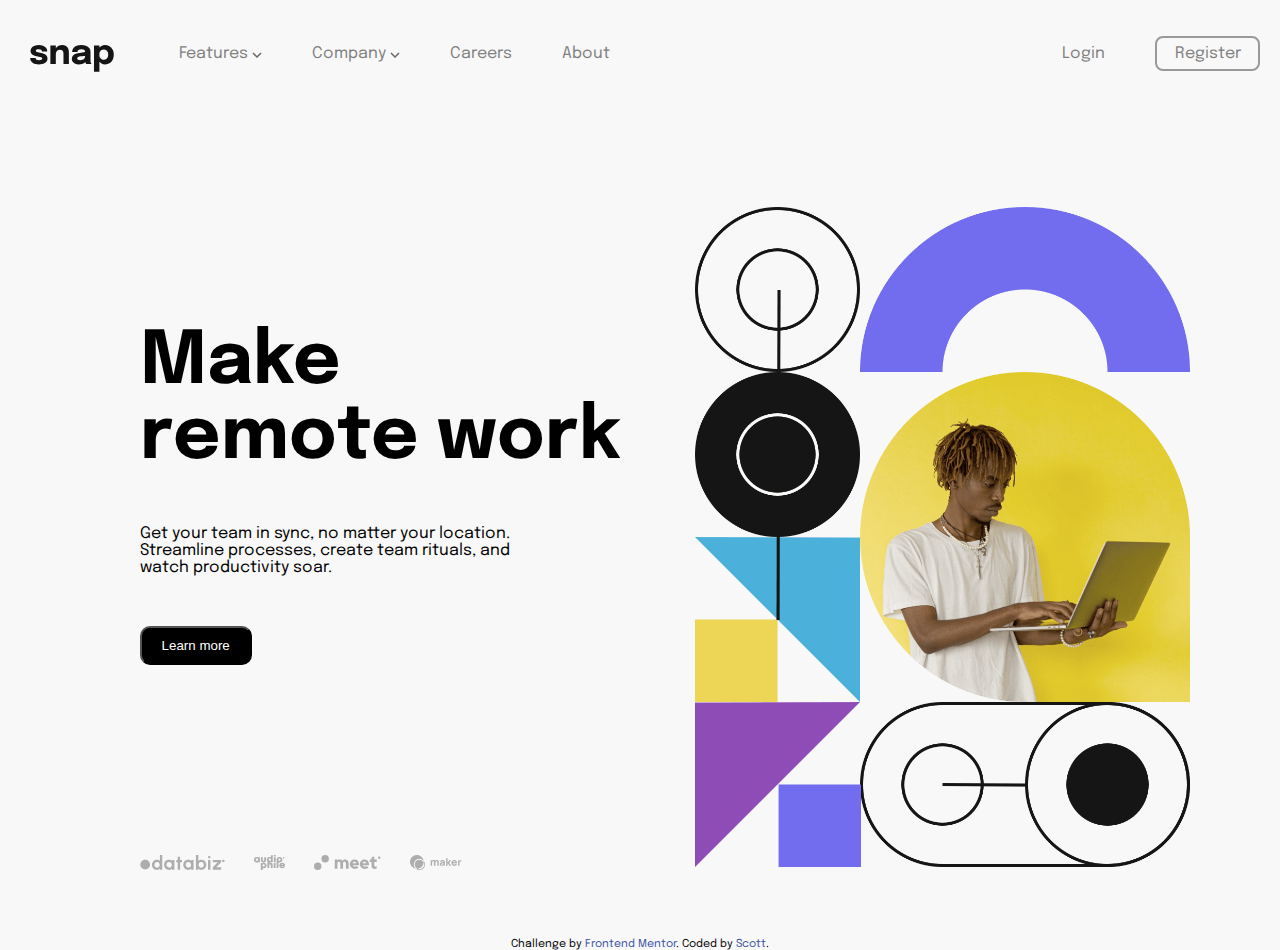
==== intro-section-with-dropdown-navigation-main/index.html @ a5a8fa18 "Add files via upload" ====
<!DOCTYPE html>
<html lang="en">
  <head>
    <meta charset="UTF-8" />
    <meta name="viewport" content="width=device-width, initial-scale=1.0" />
    <!-- displays site properly based on user's device -->
    <link rel="preconnect" href="https://fonts.googleapis.com" />
    <link rel="preconnect" href="https://fonts.gstatic.com" crossorigin />
    <link
      href="https://fonts.googleapis.com/css2?family=Epilogue&display=swap"
      rel="stylesheet"
    />
    <link
      rel="icon"
      type="image/png"
      sizes="32x32"
      href="./images/favicon-32x32.png"
    />
    <link rel="stylesheet" href="styles.css" />
    <title>Frontend Mentor | Intro section with dropdown navigation</title>
    <style>
      .attribution {
        font-size: 11px;
        text-align: center;
      }
      .attribution a {
        color: hsl(228, 45%, 44%);
      }
    </style>
  </head>
  <body>
    <header class="header">
      <div class="nav-logo">
        <img src="./images/logo.svg" alt="" />
      </div>
      <nav class="navbar">
        <ul class="nav__features2">
          <div class="close-menu">
            <img src="./images/icon-close-menu.svg" alt="" />
          </div>
          <li class="feature">
            <a class="f-anchor" href="#"
              >Features
              <img src="./images/icon-arrow-down.svg" alt="image-icon-down"
            /></a>
            <div class="feature-drop hide-drop">
              <div>
                <img src="./images/icon-todo.svg" alt="" />
                <a href="">ToDo List</a>
              </div>
              <div>
                <img src="./images/icon-calendar.svg" alt="" />
                <a href="">Calender</a>
              </div>
              <div>
                <img src="./images/icon-reminders.svg" alt="" />
                <a href="">Reminders</a>
              </div>
              <div>
                <img src="./images/icon-planning.svg" alt="" />
                <a href="">Planning</a>
              </div>
            </div>
          </li>
          <li class="company">
            <a href="#" class="c-anchor"
              >Company
              <img src="./images/icon-arrow-down.svg" alt="image-icon-down"
            /></a>
            <div class="company-drop hide-drop">
              <div>
                <a href="">History</a>
              </div>
              <div>
                <a href="">Our Team</a>
              </div>
              <div>
                <a href="">Blog</a>
              </div>
            </div>
          </li>
          <li>
            <a href="">Careers</a>
          </li>
          <li>
            <a href="">About</a>
          </li>
        </ul>
        <ul class="nav__features3">
          <li>
            <a href="">Login</a>
          </li>
          <li>
            <a class="reg" href="">Register</a>
          </li>
        </ul>
      </nav>
      <div class="open-menu">
        <img src="./images/icon-menu.svg" alt="" />
      </div>
    </header>
    <main class="main__body">
      <div class="main__section">
        <div class="sub__section1">
          <h1>Make remote work</h1>
          <p>
            Get your team in sync, no matter your location. Streamline
            processes, create team rituals, and watch productivity soar.
          </p>
          <button>Learn more</button>
          <div class="sponspor__logo">
            <img src="./images/client-databiz.svg" alt="" />
            <img src="./images/client-audiophile.svg" alt="" />
            <img src="./images/client-meet.svg" alt="" />
            <img src="./images/client-maker.svg" alt="" />
          </div>
        </div>
        <div class="sub__section2"></div>
      </div>
    </main>
    <div class="attribution">
      Challenge by
      <a href="https://www.frontendmentor.io?ref=challenge" target="_blank"
        >Frontend Mentor</a
      >. Coded by <a href="https://twitter.com/ElijahLauren">Scott</a>.
    </div>
    <script src="index.js"></script>
  </body>
</html>
---- intro-section-with-dropdown-navigation-main/styles.css ----
* {
  box-sizing: border-box;
  padding: 0;
  margin: 0;
}
body {
  font-family: "Epilogue", sans-serif;
  background-color: rgb(248, 248, 248);
}
a {
  text-decoration: none;
  color: hsl(0, 0%, 50%);
}
a:hover {
  color: black;
}
.header {
  display: flex;
  flex-direction: row;
  width: 100%;
  padding: 45px 30px 60px;
}
.main__body {
  width: 100%;
}
.navbar {
  display: flex;
  flex-direction: row;
  width: 100%;
}
.navbar ul li {
  padding: 0 25px;
  list-style: none;
}
.nav-logo {
  margin-right: 40px;
}
.nav__features2 {
  display: flex;
}
.nav__features2 li {
  position: relative;
  display: flex;
  /* align-items: center; */
}
.close-menu {
  display: none;
}
.open-menu {
  display: none;
}
.hide {
  display: none;
}
.hide-drop {
  position: absolute;
  top: 20%;
  transform: translateY(-200%);
  opacity: 0;
}
.feature-drop {
  position: absolute;
  top: 100%;
  right: 10%;
  background-color: white;
  padding: 10% 0;
  border-radius: 8px;
  box-shadow: -1px 1px 10px 2px rgb(0, 0, 0, 0.35);
  width: 140%;
  transition: all 0.5s;
}
.feature-drop div {
  margin: 10% 5%;
}
.feature-drop div img {
  margin: 0 10%;
}
.company-drop {
  position: absolute;
  top: 100%;
  left: 20%;
  background-color: white;
  padding: 10%;
  border-radius: 8px;
  box-shadow: -1px 1px 10px 2px rgb(0, 0, 0, 0.35);
  width: 100%;
  transition: all 0.5s;
}
.company-drop div {
  margin: 10% 5%;
}
.nav__features3 {
  display: flex;
  margin-left: auto;
}
.reg {
  border: 2px solid hsl(0, 0%, 60%);
  padding: 10% 25%;
  border-radius: 8px;
}
.reg:hover {
  border: 2px solid black;
}
.main__section {
  display: flex;
  flex-direction: row;
  justify-content: center;
  padding: 5% 7%;
  /* margin: 7%; */
}
.sub__section1 {
  width: 55%;
  padding: 125px 50px 0 50px;
}
.sub__section2 {
  width: 45%;
  background-image: url("./images/image-hero-desktop.png");
  background-size: 100%;
  background-position: center;
  background-repeat: no-repeat;
  /* padding-top: 50px; */
}
.sub__section1 h1 {
  font-size: 73px;
  margin-bottom: 50px;
  padding-right: 20px;
}
.sub__section1 p {
  margin-bottom: 50px;
  padding-right: 120px;
}
.sub__section1 button {
  padding: 10px 20px;
  /* border: none; */
  border-radius: 10px;
  background: black;
  color: white;
  cursor: pointer;
  margin-bottom: 190px;
}
.sub__section1 button:hover {
  background: white;
  color: black;
}
.sponspor__logo img {
  height: 15px;
  padding-right: 25px;
}

@media screen and (max-width: 888px) {
  body {
    position: relative;
    /* width: 100vw; */
    /* overflow: hidden; */
  }
  .navbar.show-menu {
    transform: translateX(0);
  }
  .navbar {
    position: fixed;
    top: 0;
    right: 0;
    transform: translateX(100%);
    display: flex;
    flex-direction: column;
    height: 100vh;
    width: 60%;
    background-color: white;
    z-index: 100;
    /* overflow: hidden; */
  }
  .nav__features2 {
    display: flex;
    flex-direction: column;
  }
  .nav__features3 {
    display: flex;
    flex-direction: column;
    width: 100%;
    text-align: center;
  }
  .nav__features2 li {
    margin: 5% 0;
  }
  .nav__features3 li {
    margin: 5% 0;
  }

  .reg {
    border: 2px solid hsl(0, 0%, 60%);
    padding: 5% 25%;
    border-radius: 8px;
  }
  .feature-drop {
    position: unset;
    background-color: transparent;
    padding: 5% 1%;
    border-radius: 0;
    box-shadow: none;
  }
  .company-drop {
    position: unset;
    background-color: transparent;
    border-radius: 0;
    box-shadow: none;
  }
  .feature {
    display: flex;
    flex-direction: column;
  }
  .company {
    display: flex;
    flex-direction: column;
  }
  .feature-drop div {
    margin: 10% 0;
  }
  .feature-drop div img {
    margin: 0 5% 0 10%;
  }
  .hide-drop {
    position: absolute;
    top: 20%;
    display: none;
  }
  .close-menu {
    width: 100%;
    display: flex;
    flex-direction: row;
    justify-content: right;
    padding: 5%;
  }
  .open-menu {
    width: 100%;
    height: 70%;
    display: flex;
    flex-direction: row;
    justify-content: right;
    /* padding: 5%; */
  }
  .main__section {
    display: flex;
    flex-direction: column-reverse;
    justify-content: center;
    padding: 5% 0;
    /* margin: 7%; */
  }
  .sub__section1 {
    display: flex;
    flex-direction: column;
    justify-content: center;
    align-items: center;
    width: 100%;
    text-align: center;
    padding: 0;
  }
  .sub__section2 {
    width: 100%;
    background-image: url("./images/image-hero-mobile.png");
    background-size: 100%;
    background-position: center;
    background-repeat: no-repeat;
    padding-top: 80%;
  }
  .sub__section1 h1 {
    font-size: 50px;
    margin: 50px 0 30px 0;
    padding-right: 20px;
  }
  .sub__section1 p {
    margin-bottom: 30px;
    padding: 0 15px;
  }
  .sub__section1 button {
    width: 40%;
    padding: 10px 20px;
    /* border: none; */
    border-radius: 10px;
    background: black;
    color: white;
    cursor: pointer;
    margin-bottom: 160px;
  }
  .sub__section1 button:hover {
    background: white;
    color: black;
  }
  .sponspor__logo img {
    height: 15px;
    padding-right: 10px;
  }
  .overlay {
    top: 0;
    left: 0;
    width: 100%;
    height: 100%;
    background-color: rgba(0, 0, 0, 0.5);
    backdrop-filter: blur(4px);
    z-index: 100;
  }
}
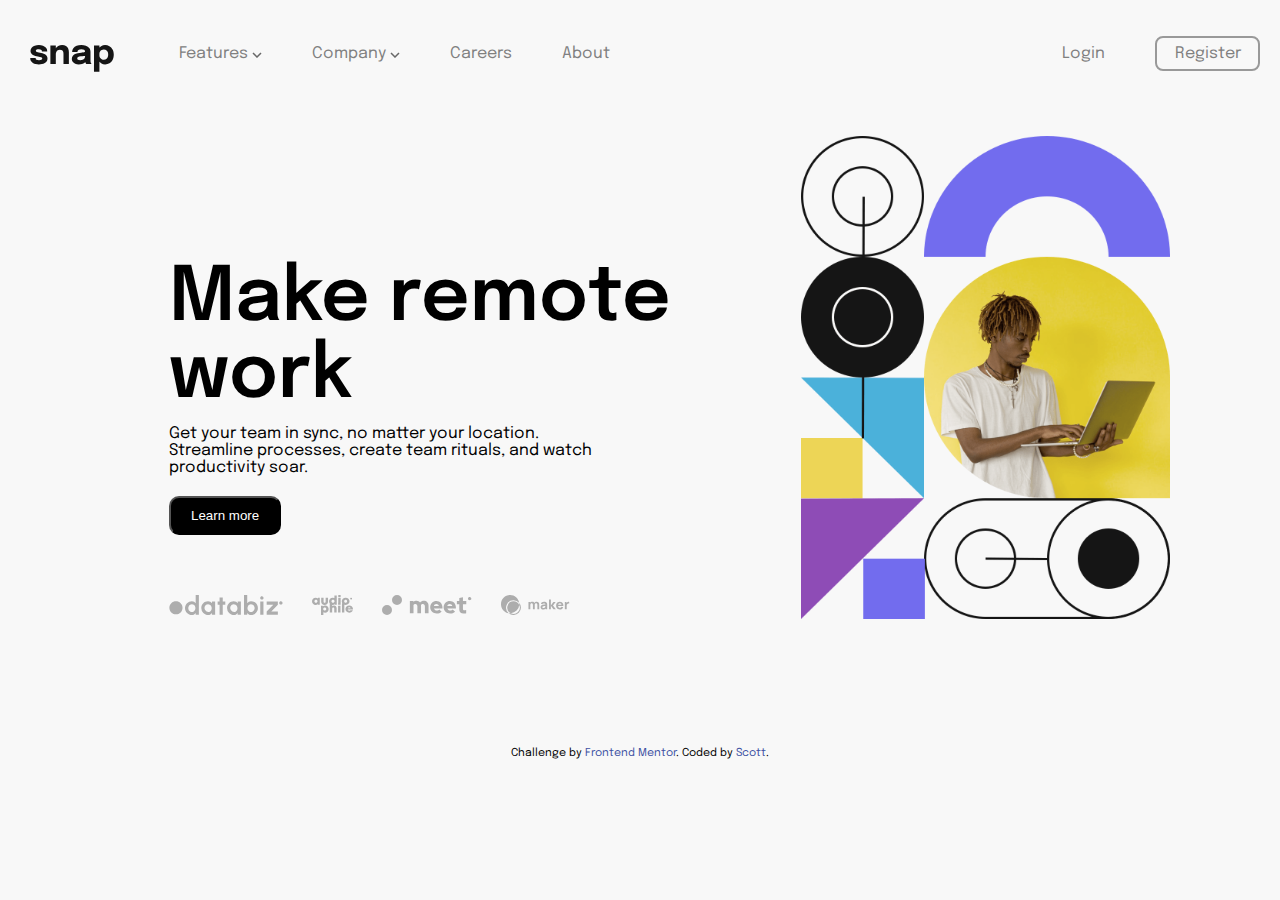
==== commit 3c1d0f26: "New" ====
--- a/intro-section-with-dropdown-navigation-main/index.html
+++ b/intro-section-with-dropdown-navigation-main/index.html
@@ -115,7 +115,9 @@
             <img src="./images/client-maker.svg" alt="" />
           </div>
         </div>
-        <div class="sub__section2"></div>
+        <div class="sub__section2">
+          <div></div>
+        </div>
       </div>
     </main>
     <div class="attribution">
--- a/intro-section-with-dropdown-navigation-main/styles.css
+++ b/intro-section-with-dropdown-navigation-main/styles.css
@@ -22,6 +22,7 @@
 }
 .main__body {
   width: 100%;
+  padding: 0 5% 10% 5%;
 }
 .navbar {
   display: flex;
@@ -105,28 +106,33 @@
   display: flex;
   flex-direction: row;
   justify-content: center;
-  padding: 5% 7%;
+  /* padding: 5% 0; */
   /* margin: 7%; */
 }
 .sub__section1 {
-  width: 55%;
-  padding: 125px 50px 0 50px;
+  width: 60%;
+  padding: 125px 20px 0 105px;
 }
 .sub__section2 {
-  width: 45%;
+  width: 40%;
+}
+.sub__section2 div {
+  width: 100%;
   background-image: url("./images/image-hero-desktop.png");
-  background-size: 100%;
+  background-size: 80% 100%;
+  height: 100%;
   background-position: center;
   background-repeat: no-repeat;
   /* padding-top: 50px; */
 }
 .sub__section1 h1 {
-  font-size: 73px;
-  margin-bottom: 50px;
+  font-size: 75px;
+  font-weight: 600;
+  margin-bottom: 10px;
   padding-right: 20px;
 }
 .sub__section1 p {
-  margin-bottom: 50px;
+  margin-bottom: 20px;
   padding-right: 120px;
 }
 .sub__section1 button {
@@ -136,14 +142,14 @@
   background: black;
   color: white;
   cursor: pointer;
-  margin-bottom: 190px;
+  margin-bottom: 60px;
 }
 .sub__section1 button:hover {
   background: white;
   color: black;
 }
 .sponspor__logo img {
-  height: 15px;
+  height: 20px;
   padding-right: 25px;
 }
 
@@ -256,6 +262,9 @@
   }
   .sub__section2 {
     width: 100%;
+  }
+  .sub__section2 div {
+    width: 100%;
     background-image: url("./images/image-hero-mobile.png");
     background-size: 100%;
     background-position: center;
@@ -263,9 +272,9 @@
     padding-top: 80%;
   }
   .sub__section1 h1 {
-    font-size: 50px;
+    font-size: 35px;
     margin: 50px 0 30px 0;
-    padding-right: 20px;
+    padding-right: 0;
   }
   .sub__section1 p {
     margin-bottom: 30px;
@@ -273,21 +282,17 @@
   }
   .sub__section1 button {
     width: 40%;
-    padding: 10px 20px;
-    /* border: none; */
-    border-radius: 10px;
-    background: black;
-    color: white;
-    cursor: pointer;
-    margin-bottom: 160px;
-  }
-  .sub__section1 button:hover {
-    background: white;
-    color: black;
+    margin-bottom: 40px;
+  }
+  .sponspor__logo {
+    width: 100%;
   }
   .sponspor__logo img {
-    height: 15px;
+    height: 16px;
     padding-right: 10px;
+  }
+  .sponspor__logo img:last-child {
+    padding-right: 0;
   }
   .overlay {
     top: 0;
